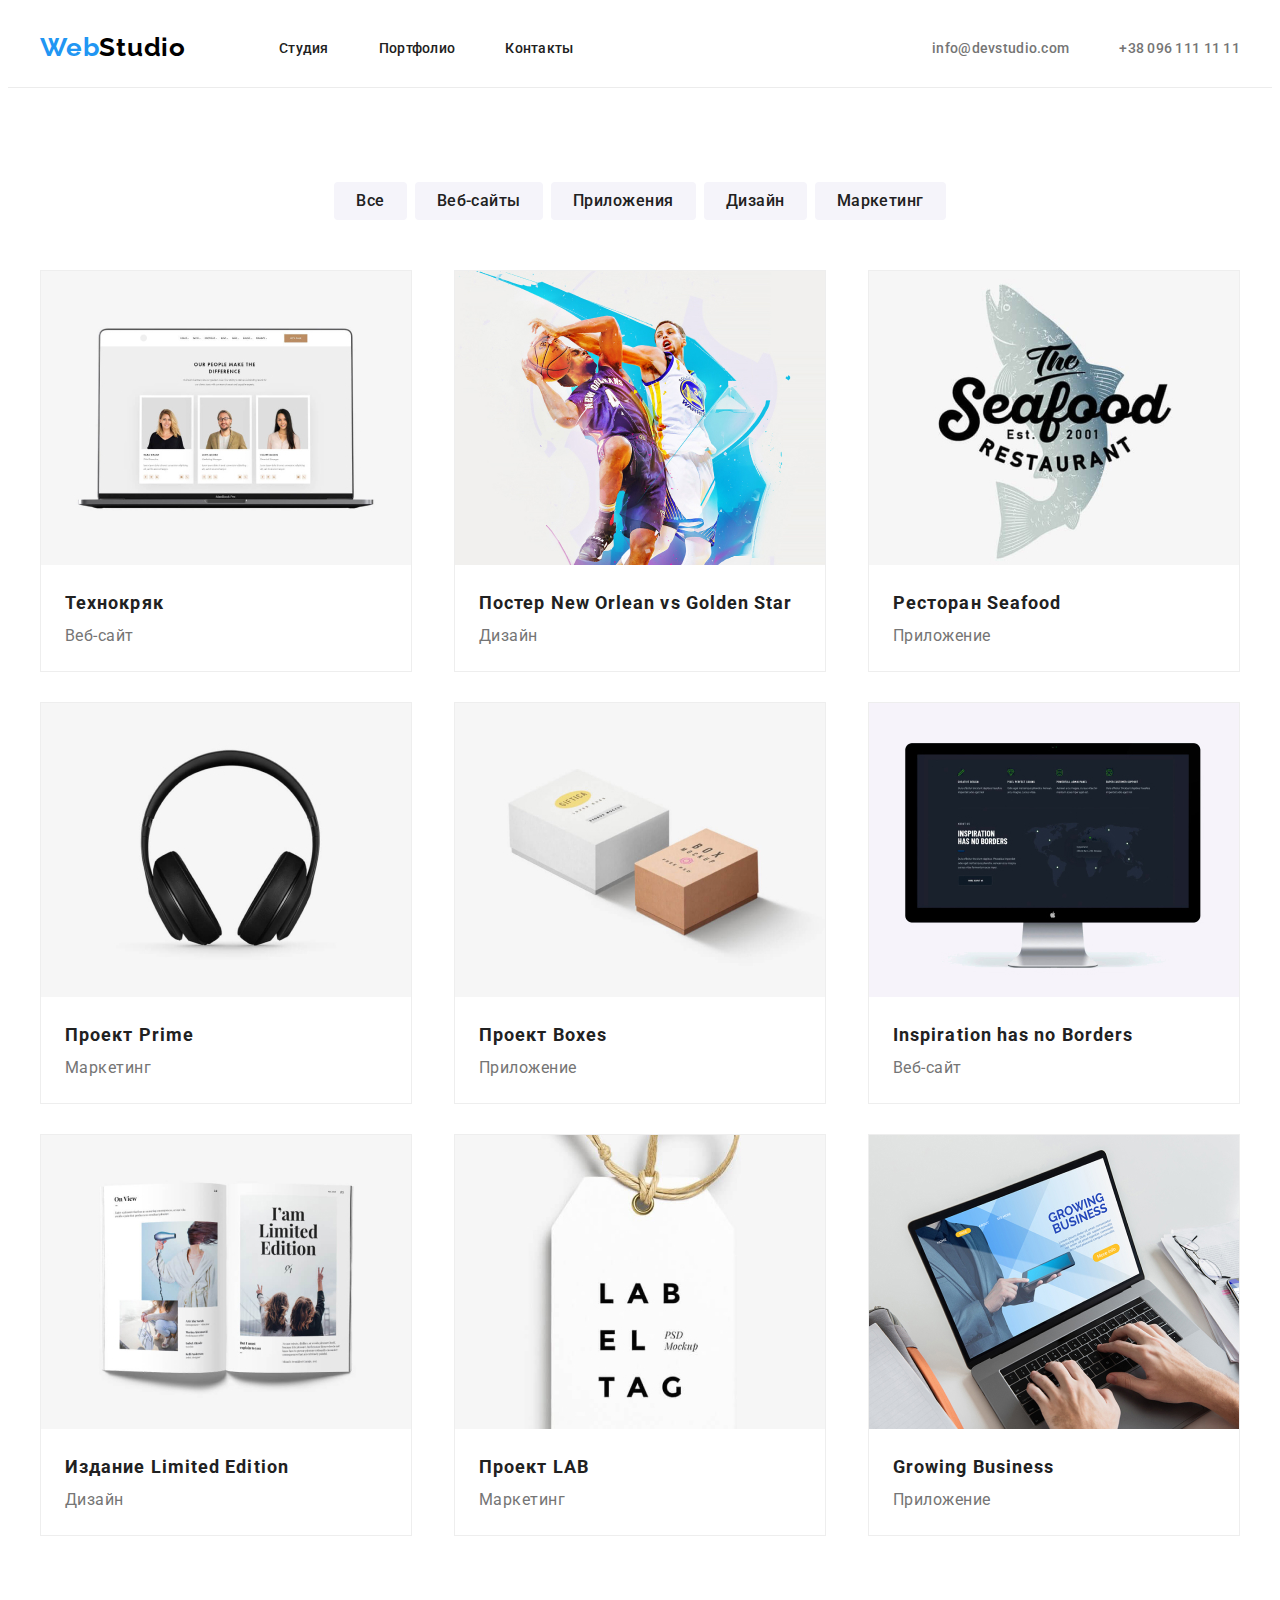
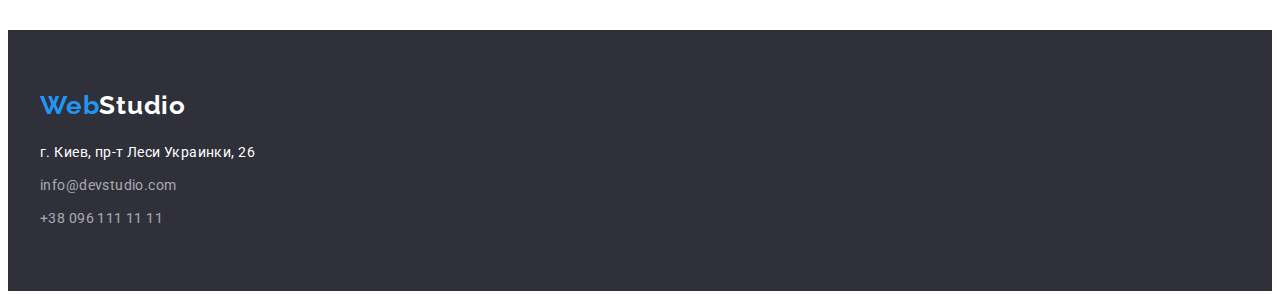
==== portfolio.html @ 40d3f597 "дз4" ====
<!DOCTYPE html>
<html lang="ru">

<head>
    <meta charset="UTF-8" />
    <meta name="viewport" content="width=device-width, initial-scale=1.0" />
    <title>WebStudio</title>
    <link rel="preconnect" href="https://fonts.gstatic.com" />
    <link
        href="https://fonts.googleapis.com/css2?family=Raleway:wght@700&family=Roboto:wght@400;500;700;900&display=swap"
        rel="stylesheet" />
    <link rel="stylesheet" href="./css/styles.css" />
</head>

<body>
    <header class="header">
        <div class="container">
            <nav class="nav">
                <a class="logo link" href="" lang="en">
                    <span style="color: #2196f3">Web</span><span style="color: #000000;">Studio</span>
                </a>
                <ul class="nav-list list">
                    <li class="nav-list-item">
                        <a class="nav-list-link link" href="./index.html">Студия</a>
                    </li>
                    <li class="nav-list-item">
                        <a class="nav-list-link link" href="#">Портфолио</a>
                    </li>
                    <li class="nav-list-item">
                        <a class="nav-list-link link" href="#">Контакты</a>
                    </li>
                </ul>
            </nav>
            <ul class="address list">
                <li class="address-list-item">
                    <a class="header-mail link" href="mailto:info@devstudio.com">info@devstudio.com</a>
                </li>
                <li class="address-list-item">
                    <a class="header-tel link" href="tel:+380961111111">+38 096 111 11 11</a>
                </li>
            </ul>
        </div>        
    </header>

    <main>
        <section class="portfolio section">
            <div class="container">
                <h1 class="visually-hidden">portfolio</h1>
                <ul class="portfolio-button-list list">
                    <li class="portfolio-button-list-item"><button class="portfolio-button" type="button">Все</button></li>
                    <li class="portfolio-button-list-item"><button class="portfolio-button" type="button">Веб-сайты</button></li>
                    <li class="portfolio-button-list-item"><button class="portfolio-button" type="button">Приложения</button></li>
                    <li class="portfolio-button-list-item"><button class="portfolio-button" type="button">Дизайн</button></li>
                    <li class="portfolio-button-list-item"><button class="portfolio-button" type="button">Маркетинг</button></li>
                </ul>
                <!-- ul>li*9>a>img+h2+p -->
                <ul class="portfolio-list list">
                    <li class="portfolio-list-item">
                        <a class="portfolio-list-link link" href="#">
                            <img src="./images/portfolio/portfolio-img-1.jpg" alt="Лептоп">
                            <div class="portfolio-list-wrapper">
                                <h2 class="portfolio-list-title">Технокряк</h2>
                                <p class="portfolio-list-text">Веб-сайт</p>
                            </div>                          
                        </a>
                    </li>
                    <li class="portfolio-list-item">
                        <a class="portfolio-list-link link" href="#">
                            <img src="./images/portfolio/portfolio-img-2.jpg" alt="Баскетбольный постер">
                            <div class="portfolio-list-wrapper">
                                <h2 class="portfolio-list-title">Постер New Orlean vs Golden Star</h2>
                                <p class="portfolio-list-text">Дизайн</p>
                            </div>                            
                        </a>
                    </li>
                    <li class="portfolio-list-item">
                        <a class="portfolio-list-link link" href="#">
                            <img src="./images/portfolio/portfolio-img-3.jpg" alt="Логотип ресторана">
                            <div class="portfolio-list-wrapper">
                                <h2 class="portfolio-list-title">Ресторан Seafood</h2>
                                <p class="portfolio-list-text">Приложение</p>
                            </div>                           
                        </a>
                    </li>
                    <li class="portfolio-list-item">
                        <a class="portfolio-list-link link" href="#">
                            <img src="./images/portfolio/portfolio-img-4.jpg" alt="Наушники">
                            <div class="portfolio-list-wrapper">
                                <h2 class="portfolio-list-title">Проект Prime</h2>
                                <p class="portfolio-list-text">Маркетинг</p>
                            </div>                            
                        </a>
                    </li>
                    <li class="portfolio-list-item">
                        <a class="portfolio-list-link link" href="#">
                            <img src="./images/portfolio/portfolio-img-5.jpg" alt="Коробки">
                            <div class="portfolio-list-wrapper">
                                <h2 class="portfolio-list-title">Проект Boxes</h2>
                                <p class="portfolio-list-text">Приложение</p>
                            </div>                            
                        </a>
                    </li>
                    <li class="portfolio-list-item">
                        <a class="portfolio-list-link link" href="#">
                            <img src="./images/portfolio/portfolio-img-6.jpg" alt="Монитор">
                            <div class="portfolio-list-wrapper">
                                <h2 class="portfolio-list-title">Inspiration has no Borders</h2>
                                <p class="portfolio-list-text">Веб-сайт</p>
                            </div>                            
                        </a>
                    </li>
                    <li class="portfolio-list-item">
                        <a class="portfolio-list-link link" href="#">
                            <img src="./images/portfolio/portfolio-img-7.jpg" alt="Книга">
                            <div class="portfolio-list-wrapper">
                                <h2 class="portfolio-list-title">Издание Limited Edition</h2>
                                <p class="portfolio-list-text">Дизайн</p>
                            </div>                            
                        </a>
                    </li>
                    <li class="portfolio-list-item">
                        <a class="portfolio-list-link link" href="#">
                            <img src="./images/portfolio/portfolio-img-8.jpg" alt="Этикетка">
                            <div class="portfolio-list-wrapper">
                                <h2 class="portfolio-list-title">Проект LAB</h2>
                                <p class="portfolio-list-text">Маркетинг</p>
                            </div>                            
                        </a>
                    </li>
                    <li class="portfolio-list-item">
                        <a class="portfolio-list-link link" href="#">
                            <img src="./images/portfolio/portfolio-img-9.jpg" alt="Работа за лептопом">
                            <div class="portfolio-list-wrapper">
                                <h2 class="portfolio-list-title">Growing Business</h2>
                                <p class="portfolio-list-text">Приложение</p>
                            </div>                            
                        </a>
                    </li>
                </ul>
            </div>
        </section>              
    </main>

    <footer class="footer">
        <div class="container">
            <a class="logo link" href="" lang="en">
                <span style="color: #2196f3">Web</span><span style="color: #FFFFFF;">Studio</span>
            </a>
            <address class="address">
                <ul class="footer-address-list list">
                    <li class="footer-address-list-item">
                        <a class="footer-maps link" href="https://goo.gl/maps/vr6gKgK28h6Q88zH9" target="_blank">г. Киев, пр-т
                            Леси Украинки, 26</a>
                    </li>
                    <li class="footer-address-list-item">
                        <a class="footer-link link" href="mailto:info@devstudio.com">info@devstudio.com</a>
                    </li>
                    <li class="footer-address-list-item">
                        <a class="footer-tel link" href="tel:+380961111111">+38 096 111 11 11</a>
                    </li>
                </ul>
            </address>        
        </div>               
    </footer>
</body>

</html>
---- css/styles.css ----
:root {
  --main-font: 'Roboto', sans-serif;
  --secondary-font: 'Raleway', sans-serif;
  --accent-color: #2196f3;
  --main-text-color: #212121;
  --secondary-text-color: #000000;
  --link-color: #757575;
  --white-color: #ffffff;
  --icon-color: #afb1b8;
}

/* * {
  outline: 1px solid tomato;
} */

body {
  font-family: var(--main-font);
}

.link {
  text-decoration: none;
}

.list {
  list-style: none;
}

h1,
h2,
h3,
h4 {
  margin: 0;
}

ul {
  padding: 0;
  margin: 0;
}

img {
  display: block;
}

p {
  margin: 0;
}

.container {
  width: 1200px;
  padding: 0 15px;
  margin: auto;
}

.section {
  padding: 94px 0px;
}

/* ==========Components========== */

.visually-hidden {
  position: absolute;
  width: 1px;
  height: 1px;
  margin: -1px;
  border: 0;
  padding: 0;

  white-space: nowrap;
  clip-path: inset(100%);
  clip: rect(0 0 0 0);
  overflow: hidden;
}

/* ==========End Components========== */

/* ==========Header========== */

.header {
  padding-top: 24px;
  padding-bottom: 24px;
  border-bottom: 1px solid #ececec;
}

.header .container {
  display: flex;
  align-items: center;
}

.header .logo {
  margin-right: 93px;
}

.header .address {
  margin-left: auto;
}

.nav-list-item:not(:last-child),
.address-list-item:not(:last-child) {
  margin-right: 50px;
}

.nav {
  display: flex;
  align-items: center;
}

.logo {
  font-family: var(--secondary-font);
  font-weight: 700;
  font-size: 26px;
  line-height: 1.192;
  letter-spacing: 0.03em;
}

.nav-list-link {
  font-weight: 500;
  font-size: 14px;
  line-height: 1.143;
  letter-spacing: 0.02em;
  color: var(--main-text-color);
}

.header-mail,
.header-tel {
  font-weight: 500;
  font-size: 14px;
  line-height: 1.143;
  letter-spacing: 0.02em;
  color: var(--link-color);
}

.nav-list {
  display: flex;
  color: var(--main-text-color);
}

.address {
  display: flex;
  color: var(--link-color);
  font-style: normal;
}

.address-list-item::before {
  background-image: url(../images/sprite.svg);
}

.nav-list-link:hover,
.nav-list-link:focus,
.header-mail:hover,
.header-mail:focus,
.header-tel:hover,
.header-tel:focus {
  color: var(--accent-color);
}

.portfolio-button:hover,
.portfolio-button:focus {
  background-color: #2196f3;
  color: var(--white-color);
}

/* ==========End Header========== */

/* ==========Hero========== */

.hero {
  background-color: #2f303a;
  background-image: linear-gradient(
      rgba(47, 48, 58, 0.4),
      rgba(47, 48, 58, 0.4)
    ),
    url(../images/hero/hero.jpg);
  background-repeat: no-repeat;
  background-size: cover;
}

.hero-list {
  padding-top: 200px;
  padding-bottom: 200px;
  display: flex;
  flex-direction: column;
  align-items: center;
  text-align: center;
}

.hero-title {
  font-weight: 900;
  font-size: 44px;
  line-height: 1.3636;
  letter-spacing: 0.06em;
  text-transform: uppercase;
  margin-bottom: 30px;
  width: 696px;
  color: var(--white-color);
}

.hero-button {
  min-width: 200px;
  height: 50px;
  background: var(--accent-color);
  box-shadow: 0px 4px 4px rgba(0, 0, 0, 0.15);
  border-radius: 4px;
  font-weight: 700;
  font-size: 16px;
  line-height: 1.875;
  display: flex;
  text-align: center;
  align-items: center;
  letter-spacing: 0.06em;
  cursor: pointer;
  padding: 10px 32px;
  margin: auto;
  color: var(--white-color);
}

/* ==========End Hero========== */

/* ==========About========== */

.about {
  padding-top: 94px;
}

.about-list {
  display: flex;
}

.about-list-item:not(:last-child) {
  margin-right: 30px;
}

.about-title {
  font-weight: 700;
  font-size: 14px;
  line-height: 1.143;
  letter-spacing: 0.03em;
  text-transform: uppercase;
  color: var(--main-text-color);
  margin-bottom: 10px;
}

.description {
  font-weight: 400;
  font-size: 14px;
  line-height: 1.714;
  letter-spacing: 0.03em;
  color: var(--link-color);
}

/* ==========End About========== */

/* ==========About-img========== */

.about-img-list {
  display: flex;
}

.about-img-list-item:not(:last-child) {
  margin-right: 30px;
}

.title {
  font-weight: 700;
  font-size: 36px;
  line-height: 1.167;
  text-align: center;
  letter-spacing: 0.03em;
  color: var(--main-text-color);
  margin-bottom: 50px;
}

/* ==========End About-img========== */

/* ==========Team========== */

.team {
  background-color: #f5f4fa;
}

.team-list {
  display: flex;
}

.team-list-item:not(:last-child) {
  margin-right: 30px;
}

.team-list-wrapper {
  padding: 30px 10px;
}

.team-list-title {
  font-weight: 500;
  font-size: 16px;
  line-height: 1.1875;
  text-align: center;
  letter-spacing: 0.03em;
  color: var(--main-text-color);
  margin-bottom: 10px;
}

.team-list-undertitle {
  font-weight: 400;
  font-size: 16px;
  line-height: 1.1875;
  text-align: center;
  letter-spacing: 0.03em;
  color: var(--link-color);
}

.social-list {
  display: flex;
  justify-content: space-between;
}

.social-list-link {
  display: flex;
  justify-content: center;
  align-items: center;
  width: 44px;
  height: 44px;
  border-radius: 50%;
  background-color: #ffffff;
}

.social-list-link:hover .social-list-icon,
.social-list-link:focus .social-list-icon {
  fill: var(--white-color);
}

.social-list-link:hover,
.social-list-link:focus {
  background-color: var(--accent-color);
}

.social-list-icon {
  width: 20px;
  height: 20px;
  fill: var(--icon-color);
}

/* ==========End Team========== */

/* ==========Footer========== */

.footer {
  background-color: #2f303a;
  padding-top: 60px;
  padding-bottom: 60px;
}

.footer-address-list-item {
  flex-direction: column;
  display: flex;
}

.footer-maps {
  font-weight: 400;
  font-size: 14px;
  line-height: 1.714;
  letter-spacing: 0.03em;
  color: var(--white-color);
  margin-top: 20px;
}

.footer-link {
  margin-top: 9px;
  margin-bottom: 9px;
}

.footer-link,
.footer-tel {
  font-weight: normal;
  font-size: 14px;
  line-height: 1.714;
  letter-spacing: 0.03em;
  color: rgba(255, 255, 255, 0.6);
}

/* ==========End Footer========== */

/* ==========Portfolio========== */

.portfolio-button-list {
  display: flex;
  margin-bottom: 20px;
  height: 38px;
  justify-content: center;
}

.portfolio-button {
  font-family: var(--main-font);
  height: 38px;
  background: #f5f4fa;
  border: none;
  padding: 6px 22px;
  border-radius: 4px;
  cursor: pointer;
  font-weight: 500;
  font-size: 16px;
  line-height: 1.625;
  text-align: center;
  letter-spacing: 0.03em;
  color: var(--main-text-color);
}

.portfolio-button-list-item:not(:last-child) {
  margin-right: 8px;
}

.portfolio-list {
  display: flex;
  flex-wrap: wrap;
  justify-content: space-between;
}

.portfolio-list-item {
  margin-top: 30px;
  background: var(--white-color);
  border: 1px solid #eeeeee;
}

.portfolio-list-wrapper {
  padding: 20px 24px;
}

.portfolio-list-title {
  font-weight: 700;
  font-size: 18px;
  line-height: 2;
  letter-spacing: 0.06em;
  color: var(--main-text-color);
}

.portfolio-list-text {
  font-family: var(--main-font);
  font-weight: 400;
  font-size: 16px;
  line-height: 1.875;
  letter-spacing: 0.03em;
  color: var(--link-color);
}

/* ==========End Portfolio========== */
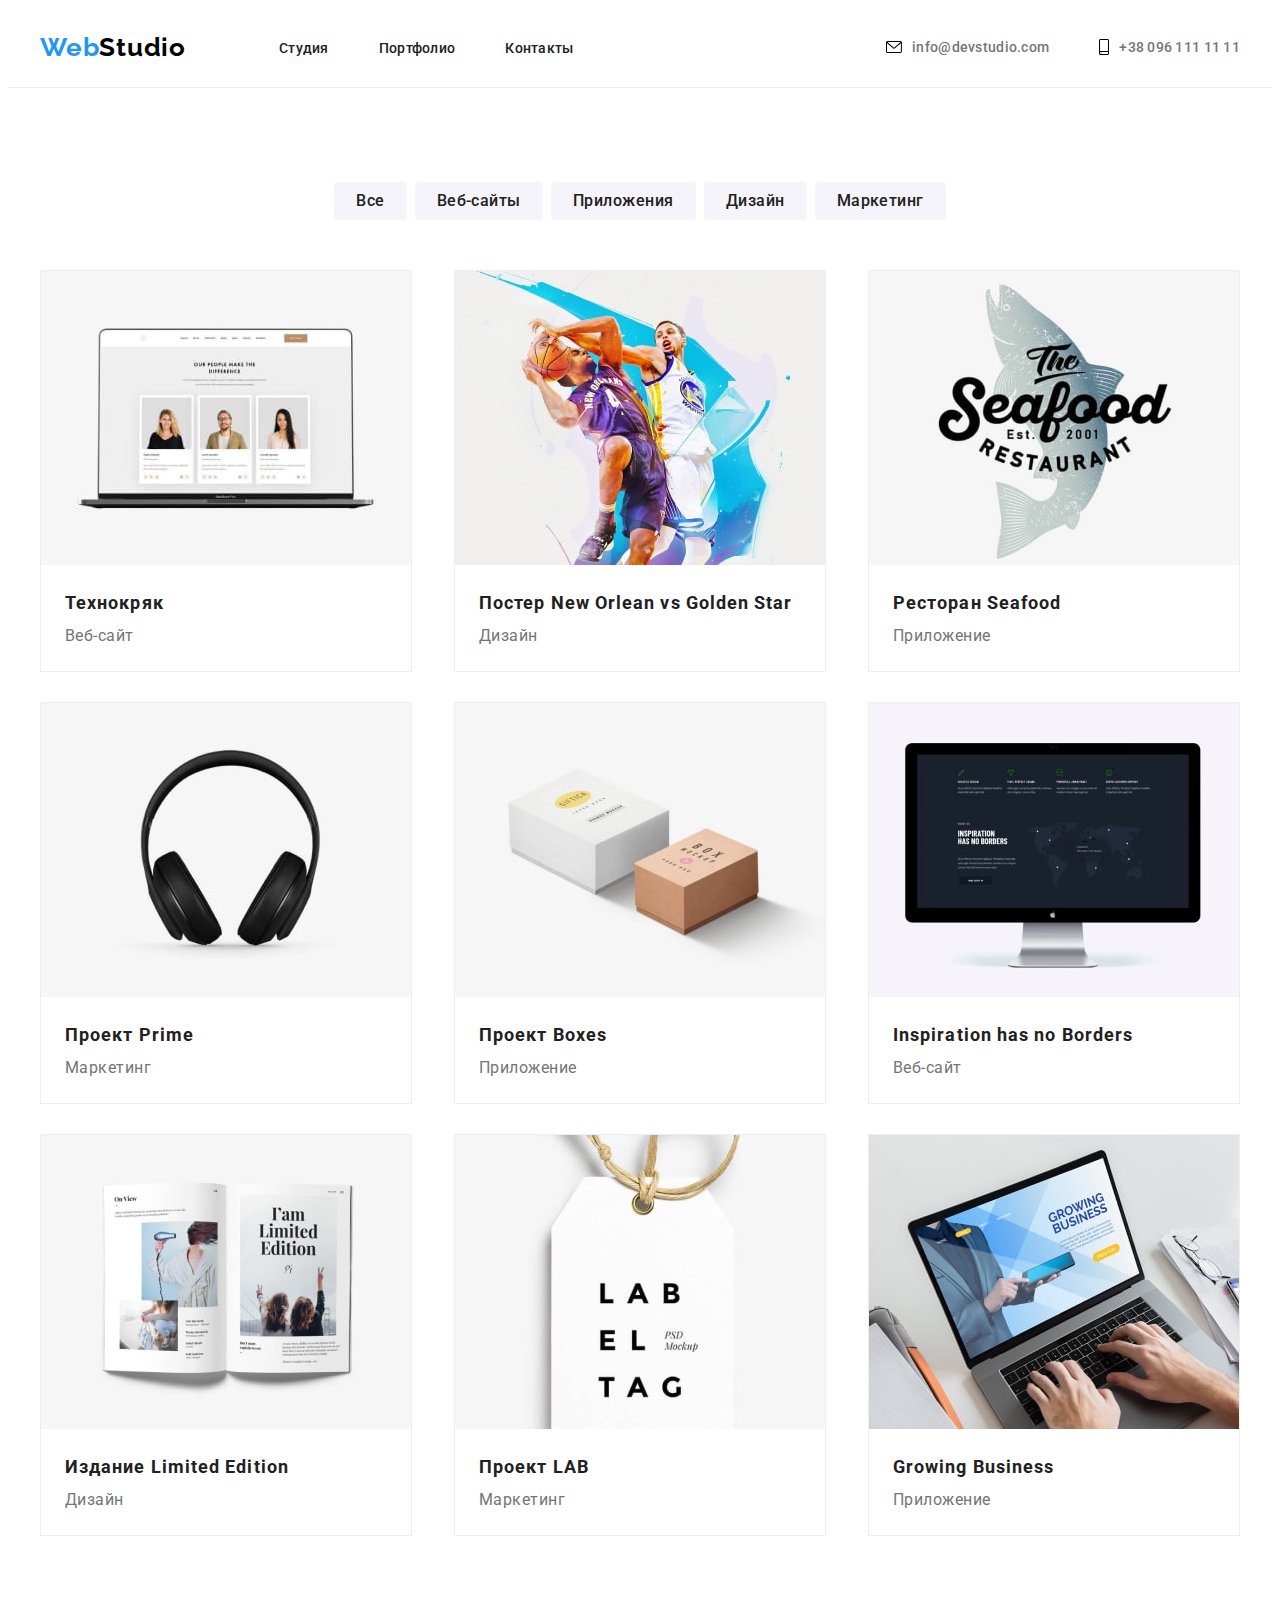
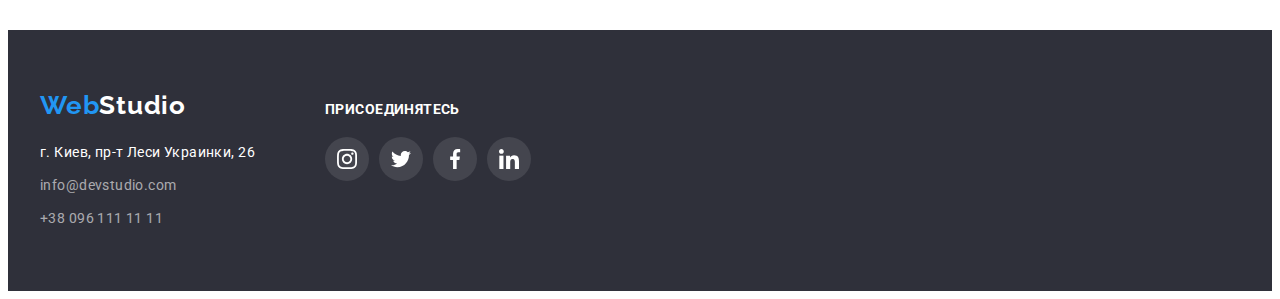
==== commit b4167470: "дз4 на проверку" ====
--- a/portfolio.html
+++ b/portfolio.html
@@ -17,14 +17,14 @@
         <div class="container">
             <nav class="nav">
                 <a class="logo link" href="" lang="en">
-                    <span style="color: #2196f3">Web</span><span style="color: #000000;">Studio</span>
+                    <span style="color: #2196f3">Web</span><span style="color: #000;">Studio</span>
                 </a>
                 <ul class="nav-list list">
                     <li class="nav-list-item">
-                        <a class="nav-list-link link" href="./index.html">Студия</a>
+                        <a class="nav-list-link link" href="#">Студия</a>
                     </li>
                     <li class="nav-list-item">
-                        <a class="nav-list-link link" href="#">Портфолио</a>
+                        <a class="nav-list-link link" href="./portfolio.html">Портфолио</a>
                     </li>
                     <li class="nav-list-item">
                         <a class="nav-list-link link" href="#">Контакты</a>
@@ -33,13 +33,21 @@
             </nav>
             <ul class="address list">
                 <li class="address-list-item">
-                    <a class="header-mail link" href="mailto:info@devstudio.com">info@devstudio.com</a>
+                    <a class="header-mail link" href="mailto:info@devstudio.com">
+                        <svg class="header-mail-icon">
+                            <use href="./images/sprite.svg#icon-envelope"></use>
+                        </svg>
+                        info@devstudio.com</a>
                 </li>
                 <li class="address-list-item">
-                    <a class="header-tel link" href="tel:+380961111111">+38 096 111 11 11</a>
+                    <a class="header-tel link" href="tel:+380961111111">
+                        <svg class="header-tel-icon">
+                            <use href="./images/sprite.svg#icon-smartphone"></use>
+                        </svg>
+                        +38 096 111 11 11</a>
                 </li>
             </ul>
-        </div>        
+        </div>
     </header>
 
     <main>
@@ -142,25 +150,61 @@
     </main>
 
     <footer class="footer">
-        <div class="container">
-            <a class="logo link" href="" lang="en">
-                <span style="color: #2196f3">Web</span><span style="color: #FFFFFF;">Studio</span>
-            </a>
-            <address class="address">
-                <ul class="footer-address-list list">
-                    <li class="footer-address-list-item">
-                        <a class="footer-maps link" href="https://goo.gl/maps/vr6gKgK28h6Q88zH9" target="_blank">г. Киев, пр-т
-                            Леси Украинки, 26</a>
-                    </li>
-                    <li class="footer-address-list-item">
-                        <a class="footer-link link" href="mailto:info@devstudio.com">info@devstudio.com</a>
-                    </li>
-                    <li class="footer-address-list-item">
-                        <a class="footer-tel link" href="tel:+380961111111">+38 096 111 11 11</a>
-                    </li>
-                </ul>
-            </address>        
-        </div>               
+        <div class="container footer-container">
+            <div class="footer-list">
+                <a class="logo link" href="" lang="en">
+                    <span style="color: #2196f3">Web</span><span style="color: #FFFFFF;">Studio</span>
+                </a>
+                <address class="address">
+                    <ul class="footer-address-list list">
+                        <li class="footer-address-list-item">
+                            <a class="footer-maps link" href="https://goo.gl/maps/vr6gKgK28h6Q88zH9" target="_blank">г.
+                                Киев, пр-т
+                                Леси Украинки, 26</a>
+                        </li>
+                        <li class="footer-address-list-item">
+                            <a class="footer-link link" href="mailto:info@devstudio.com">info@devstudio.com</a>
+                        </li>
+                        <li class="footer-address-list-item">
+                            <a class="footer-tel link" href="tel:+380961111111">+38 096 111 11 11</a>
+                        </li>
+                    </ul>
+                </address>
+            </div>
+            <div class="footer-list">
+                <p class="footer-undertitle">ПРИСОЕДИНЯТЕСЬ</p>
+                <ul class="social-list list">
+                    <li class="social-list-item">
+                        <a class="footer-social-list-link" href="">
+                            <svg class="footer-social-list-icon">
+                                <use href="./images/sprite.svg#icon-instagram"></use>
+                            </svg>
+                        </a>
+                    </li>
+                    <li class="social-list-item">
+                        <a class="footer-social-list-link" href="">
+                            <svg class="footer-social-list-icon">
+                                <use href="./images/sprite.svg#icon-twitter"></use>
+                            </svg>
+                        </a>
+                    </li>
+                    <li class="social-list-item">
+                        <a class="footer-social-list-link" href="">
+                            <svg class="footer-social-list-icon">
+                                <use href="./images/sprite.svg#icon-facebook"></use>
+                            </svg>
+                        </a>
+                    </li>
+                    <li class="social-list-item">
+                        <a class="footer-social-list-link" href="">
+                            <svg class="footer-social-list-icon">
+                                <use href="./images/sprite.svg#icon-linkedin"></use>
+                            </svg>
+                        </a>
+                    </li>
+                </ul>
+            </div>
+        </div>
     </footer>
 </body>
 
--- a/css/styles.css
+++ b/css/styles.css
@@ -122,11 +122,27 @@
 
 .header-mail,
 .header-tel {
+  display: flex;
   font-weight: 500;
   font-size: 14px;
   line-height: 1.143;
   letter-spacing: 0.02em;
   color: var(--link-color);
+  align-items: center;
+}
+
+.header-mail-icon {
+  margin-right: 10px;
+  width: 16px;
+  height: 12px;
+  color: var(--link-color);
+}
+
+.header-tel-icon {
+  margin-right: 10px;
+  width: 10px;
+  height: 16px;
+  color: var(--link-color);
 }
 
 .nav-list {
@@ -138,10 +154,6 @@
   display: flex;
   color: var(--link-color);
   font-style: normal;
-}
-
-.address-list-item::before {
-  background-image: url(../images/sprite.svg);
 }
 
 .nav-list-link:hover,
@@ -151,6 +163,7 @@
 .header-tel:hover,
 .header-tel:focus {
   color: var(--accent-color);
+  fill: var(--accent-color);
 }
 
 .portfolio-button:hover,
@@ -164,14 +177,20 @@
 /* ==========Hero========== */
 
 .hero {
+  /* height: 600px;
+  max-width: 1600px;
+  margin-left: auto;
+  margin-right: auto; */
   background-color: #2f303a;
   background-image: linear-gradient(
+      to right,
       rgba(47, 48, 58, 0.4),
       rgba(47, 48, 58, 0.4)
     ),
     url(../images/hero/hero.jpg);
   background-repeat: no-repeat;
   background-size: cover;
+  /* background-position: center; */
 }
 
 .hero-list {
@@ -229,6 +248,32 @@
   margin-right: 30px;
 }
 
+.about-list-item::before {
+  content: '';
+  display: block;
+  height: 120px;
+  background-position: center;
+  background-repeat: no-repeat;
+  background-color: #f5f4fa;
+  margin-bottom: 30px;
+}
+
+.icon-antenna::before {
+  background-image: url(../images/about/antenna.svg);
+}
+
+.icon-clock::before {
+  background-image: url(../images/about/clock.svg);
+}
+
+.icon-diagram::before {
+  background-image: url(../images/about/diagram.svg);
+}
+
+.icon-astronaut::before {
+  background-image: url(../images/about/astronaut.svg);
+}
+
 .about-title {
   font-weight: 700;
   font-size: 14px;
@@ -285,6 +330,13 @@
   margin-right: 30px;
 }
 
+.team-list-item {
+  box-shadow: 0px 1px 3px rgba(0, 0, 0, 0.12), 0px 1px 1px rgba(0, 0, 0, 0.14),
+    0px 2px 1px rgba(0, 0, 0, 0.2);
+  border-radius: 0px 0px 4px 4px;
+  background-color: var(--white-color);
+}
+
 .team-list-wrapper {
   padding: 30px 10px;
 }
@@ -306,6 +358,7 @@
   text-align: center;
   letter-spacing: 0.03em;
   color: var(--link-color);
+  margin-bottom: 16px;
 }
 
 .social-list {
@@ -320,7 +373,7 @@
   width: 44px;
   height: 44px;
   border-radius: 50%;
-  background-color: #ffffff;
+  background-color: var(--white-color);
 }
 
 .social-list-link:hover .social-list-icon,
@@ -341,6 +394,43 @@
 
 /* ==========End Team========== */
 
+/* ==========Clients========== */
+
+.client-list {
+  display: flex;
+  justify-content: space-between;
+}
+
+.client-list-link:hover,
+.client-list-link:focus {
+  border-color: var(--accent-color);
+}
+
+.client-list-link {
+  display: flex;
+  justify-content: center;
+  align-items: center;
+  width: 170px;
+  height: 90px;
+  border: 1px solid var(--icon-color);
+  box-sizing: border-box;
+  border-radius: 4px;
+  background-color: var(--white-color);
+}
+
+.client-list-link:hover .client-list-icon,
+.client-list-link:focus .client-list-icon {
+  fill: var(--accent-color);
+}
+
+.client-list-icon {
+  width: 42px;
+  height: 42px;
+  fill: var(--icon-color);
+}
+
+/* ==========End Clients========== */
+
 /* ==========Footer========== */
 
 .footer {
@@ -349,6 +439,11 @@
   padding-bottom: 60px;
 }
 
+.footer-container {
+  display: flex;
+  align-items: baseline;
+}
+
 .footer-address-list-item {
   flex-direction: column;
   display: flex;
@@ -375,6 +470,44 @@
   line-height: 1.714;
   letter-spacing: 0.03em;
   color: rgba(255, 255, 255, 0.6);
+}
+
+.footer-list {
+  display: flex;
+  flex-direction: column;
+  margin-right: 70px;
+}
+
+.footer-undertitle {
+  font-weight: 700;
+  font-size: 14px;
+  line-height: 1.143;
+  letter-spacing: 0.03em;
+  text-transform: uppercase;
+  color: var(--white-color);
+  margin-bottom: 20px;
+}
+
+.footer-social-list-link {
+  display: flex;
+  justify-content: center;
+  align-items: center;
+  width: 44px;
+  height: 44px;
+  border-radius: 50%;
+  background-color: rgba(255, 255, 255, 0.1);
+  margin-right: 10px;
+}
+
+.footer-social-list-icon {
+  width: 20px;
+  height: 20px;
+  fill: var(--white-color);
+}
+
+.footer-social-list-link:hover,
+.footer-social-list-link:focus {
+  background-color: var(--accent-color);
 }
 
 /* ==========End Footer========== */
@@ -420,6 +553,12 @@
   border: 1px solid #eeeeee;
 }
 
+.portfolio-list-item:hover,
+.portfolio-list-item:focus {
+  box-shadow: 0px 1px 1px rgba(0, 0, 0, 0.12), 0px 4px 4px rgba(0, 0, 0, 0.06),
+    1px 4px 6px rgba(0, 0, 0, 0.16);
+}
+
 .portfolio-list-wrapper {
   padding: 20px 24px;
 }
